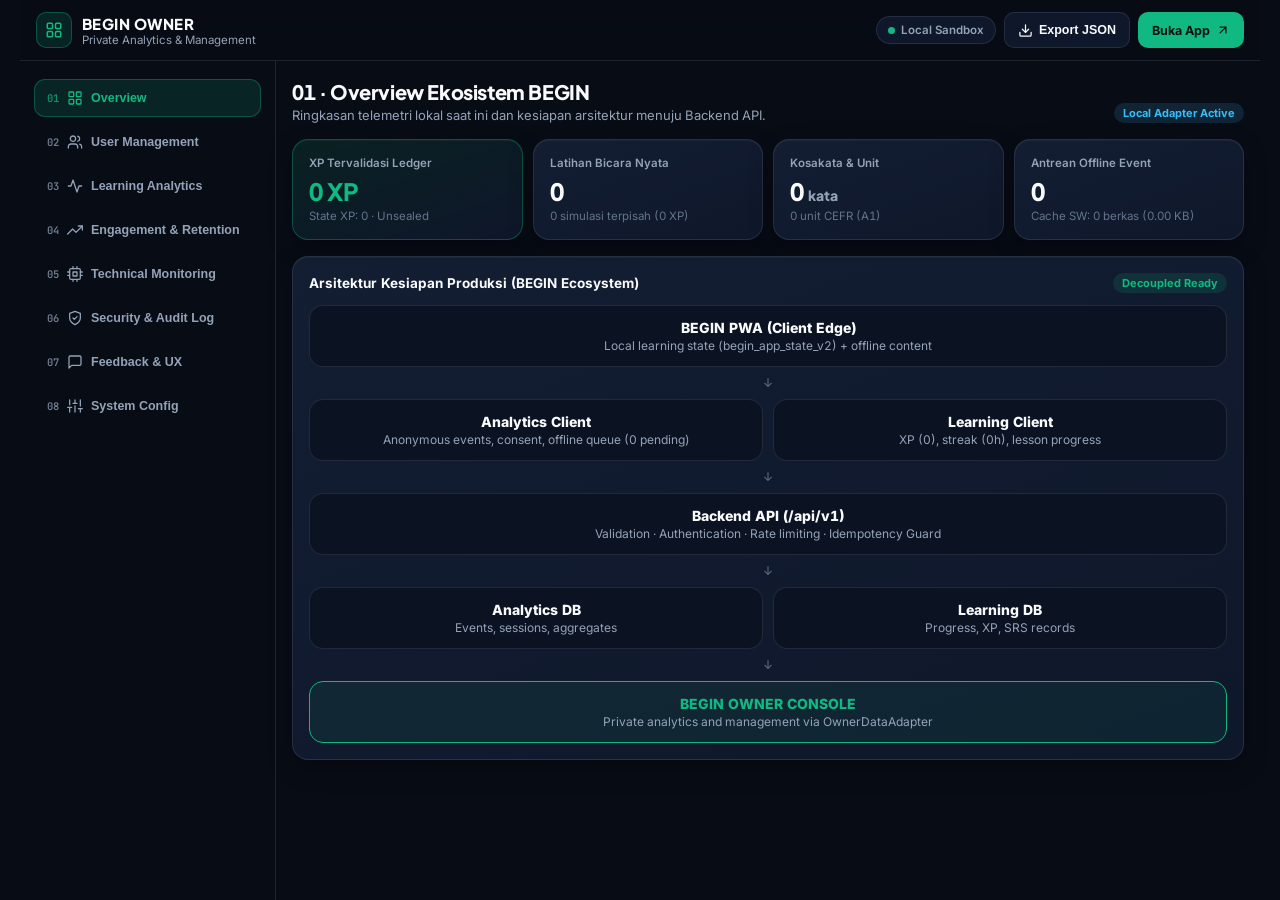
==== owner/index.html @ 982ddf21 "feat(owner-console): build modular 8-section BEGIN Owner dashboard with Local/API Data Adapter" ====
<!DOCTYPE html>
<html lang="id">
<head>
  <meta charset="UTF-8" />
  <meta name="viewport" content="width=device-width, initial-scale=1, viewport-fit=cover" />
  <meta name="robots" content="noindex, nofollow" />
  <meta name="theme-color" content="#080C15" />
  <title>BEGIN Owner — Private Analytics &amp; System Console</title>
  <link rel="icon" href="../assets/icons/icon.svg" />
  <link rel="preconnect" href="https://fonts.googleapis.com" />
  <link rel="preconnect" href="https://fonts.gstatic.com" crossorigin />
  <link href="https://fonts.googleapis.com/css2?family=Inter:wght@400;500;600;700&family=JetBrains+Mono:wght@400;500;600&family=Plus+Jakarta+Sans:wght@700;800&display=swap" rel="stylesheet" />
  <link rel="stylesheet" href="./owner.css?v=1" />
</head>
<body>
  <div class="own-layout">
    <header class="own-topbar">
      <div class="own-brand">
        <div class="own-brand-mark" aria-hidden="true">
          <svg width="18" height="18" viewBox="0 0 24 24" fill="none" stroke="currentColor" stroke-width="2" stroke-linecap="round" stroke-linejoin="round">
            <rect x="3" y="3" width="7" height="7" rx="1.5"/>
            <rect x="14" y="3" width="7" height="7" rx="1.5"/>
            <rect x="14" y="14" width="7" height="7" rx="1.5"/>
            <rect x="3" y="14" width="7" height="7" rx="1.5"/>
          </svg>
        </div>
        <div>
          <div class="own-brand-title">BEGIN OWNER</div>
          <div class="own-brand-sub">Private Analytics &amp; Management</div>
        </div>
      </div>

      <div class="own-topbar-actions">
        <span class="own-env-pill" id="adapterStatusPill">
          <span class="own-pulse-dot"></span>
          <span id="adapterModeLabel">Local Sandbox</span>
        </span>
        <button type="button" class="own-btn own-btn-ghost" id="exportSnapshotBtn" title="Unduh JSON Snapshot">
          <svg width="15" height="15" viewBox="0 0 24 24" fill="none" stroke="currentColor" stroke-width="2" stroke-linecap="round" stroke-linejoin="round"><path d="M21 15v4a2 2 0 0 1-2 2H5a2 2 0 0 1-2-2v-4"/><polyline points="7 10 12 15 17 10"/><line x1="12" y1="15" x2="12" y2="3"/></svg>
          <span>Export JSON</span>
        </button>
        <a href="../" class="own-btn own-btn-emerald">
          <span>Buka App</span>
          <svg width="14" height="14" viewBox="0 0 24 24" fill="none" stroke="currentColor" stroke-width="2.2" stroke-linecap="round" stroke-linejoin="round"><line x1="7" y1="17" x2="17" y2="7"/><polyline points="7 7 17 7 17 17"/></svg>
        </a>
      </div>
    </header>

    <div class="own-body">
      <nav class="own-nav" id="ownerNav" aria-label="Modul Owner Console"></nav>
      <main class="own-main" id="ownerMain"></main>
    </div>
  </div>

  <div class="own-toast" id="ownerToast" role="status" aria-live="polite"></div>
  <script type="module" src="./app.js?v=1"></script>
</body>
</html>
---- owner/owner.css ----
:root {
  --bg-canvas: #080C15;
  --bg-surface: #0F172A;
  --bg-surface-elevated: #131E33;
  --bg-input: #0B1221;
  --border-subtle: rgba(148, 163, 184, 0.16);
  --border-emerald: rgba(16, 185, 129, 0.34);
  --text-primary: #F8FAFC;
  --text-secondary: #94A3B8;
  --text-muted: #64748B;
  --accent-emerald: #10B981;
  --accent-emerald-soft: rgba(16, 185, 129, 0.14);
  --accent-sky: #38BDF8;
  --accent-sky-soft: rgba(56, 189, 248, 0.14);
  --accent-amber: #F59E0B;
  --accent-amber-soft: rgba(245, 158, 11, 0.14);
  --accent-rose: #F43F5E;
  --accent-rose-soft: rgba(244, 63, 94, 0.14);
  --radius-card: 16px;
  --radius-sm: 10px;
  --spring: cubic-bezier(0.34, 1.56, 0.64, 1);
  --ease-out: cubic-bezier(0.22, 1, 0.36, 1);
}

* { box-sizing: border-box; margin: 0; padding: 0; -webkit-tap-highlight-color: transparent; }

body {
  font-family: "Inter", -apple-system, BlinkMacSystemFont, sans-serif;
  background: var(--bg-canvas);
  color: var(--text-primary);
  min-height: 100dvh;
  font-variant-numeric: tabular-nums;
  -webkit-font-smoothing: antialiased;
}

.mono { font-family: "JetBrains Mono", monospace; }
.jakarta { font-family: "Plus Jakarta Sans", "Inter", sans-serif; letter-spacing: -0.02em; }

.own-layout {
  max-width: 1240px;
  margin: 0 auto;
  min-height: 100dvh;
  display: flex;
  flex-direction: column;
}

.own-topbar {
  position: sticky;
  top: 0;
  z-index: 40;
  display: flex;
  align-items: center;
  justify-content: space-between;
  gap: 12px;
  padding: calc(12px + env(safe-area-inset-top, 0px)) 16px 12px;
  background: rgba(8, 12, 21, 0.88);
  backdrop-filter: blur(18px);
  -webkit-backdrop-filter: blur(18px);
  border-bottom: 1px solid var(--border-subtle);
}

.own-brand { display: flex; align-items: center; gap: 10px; }
.own-brand-mark {
  width: 36px;
  height: 36px;
  border-radius: 10px;
  background: var(--accent-emerald-soft);
  border: 1px solid var(--border-emerald);
  color: var(--accent-emerald);
  display: grid;
  place-items: center;
  flex-shrink: 0;
}
.own-brand-title {
  font-family: "Plus Jakarta Sans", sans-serif;
  font-size: 15px;
  font-weight: 800;
  letter-spacing: 0.03em;
}
.own-brand-sub { font-size: 11.5px; color: var(--text-secondary); }

.own-topbar-actions { display: flex; align-items: center; gap: 8px; flex-wrap: wrap; }

.own-env-pill {
  display: inline-flex;
  align-items: center;
  gap: 6px;
  padding: 6px 11px;
  border-radius: 999px;
  font-size: 11.5px;
  font-weight: 600;
  background: var(--bg-surface);
  border: 1px solid var(--border-subtle);
  color: var(--text-secondary);
}

.own-pulse-dot {
  width: 7px;
  height: 7px;
  border-radius: 50%;
  background: var(--accent-emerald);
  box-shadow: 0 0 0 0 rgba(16, 185, 129, 0.6);
  animation: pulseDot 2.2s infinite;
}

@keyframes pulseDot {
  0% { box-shadow: 0 0 0 0 rgba(16, 185, 129, 0.55); }
  70% { box-shadow: 0 0 0 6px rgba(16, 185, 129, 0); }
  100% { box-shadow: 0 0 0 0 rgba(16, 185, 129, 0); }
}

.own-btn {
  display: inline-flex;
  align-items: center;
  justify-content: center;
  gap: 6px;
  min-height: 36px;
  padding: 7px 13px;
  border-radius: var(--radius-sm);
  font-size: 12.5px;
  font-weight: 600;
  text-decoration: none;
  cursor: pointer;
  border: 1px solid transparent;
  transition: transform 0.18s var(--spring), background 0.18s ease, border-color 0.18s ease;
}
.own-btn:active { transform: scale(0.96); }
.own-btn-ghost {
  background: var(--bg-surface);
  border-color: var(--border-subtle);
  color: var(--text-primary);
}
.own-btn-emerald {
  background: var(--accent-emerald);
  color: #04130D;
  font-weight: 700;
}

.own-body {
  display: flex;
  flex-direction: column;
  flex: 1;
}

.own-nav {
  display: flex;
  gap: 6px;
  padding: 10px 16px;
  overflow-x: auto;
  scrollbar-width: none;
  border-bottom: 1px solid var(--border-subtle);
  background: rgba(15, 23, 42, 0.55);
}
.own-nav::-webkit-scrollbar { display: none; }

.own-nav-item {
  display: inline-flex;
  align-items: center;
  gap: 8px;
  padding: 9px 13px;
  border-radius: 11px;
  border: 1px solid transparent;
  background: transparent;
  color: var(--text-secondary);
  font-size: 12.5px;
  font-weight: 600;
  white-space: nowrap;
  cursor: pointer;
  transition: all 0.18s ease;
}
.own-nav-item svg { width: 16px; height: 16px; flex-shrink: 0; }
.own-nav-item.active {
  background: var(--accent-emerald-soft);
  border-color: var(--border-emerald);
  color: var(--accent-emerald);
}
.own-nav-num {
  font-family: "JetBrains Mono", monospace;
  font-size: 10.5px;
  opacity: 0.75;
}

@media (min-width: 880px) {
  .own-body {
    display: grid;
    grid-template-columns: 256px minmax(0, 1fr);
    align-items: start;
  }
  .own-nav {
    position: sticky;
    top: 61px;
    flex-direction: column;
    overflow-x: visible;
    padding: 18px 14px;
    border-bottom: none;
    border-right: 1px solid var(--border-subtle);
    min-height: calc(100dvh - 61px);
    background: transparent;
  }
  .own-nav-item { width: 100%; justify-content: flex-start; padding: 10px 12px; }
}

.own-main {
  padding: 18px 16px calc(36px + env(safe-area-inset-bottom, 0px));
  display: flex;
  flex-direction: column;
  gap: 16px;
  animation: fadeSlide 0.28s var(--ease-out);
}

@keyframes fadeSlide {
  from { opacity: 0; transform: translateY(6px); }
  to { opacity: 1; transform: translateY(0); }
}

.own-page-head {
  display: flex;
  flex-wrap: wrap;
  align-items: flex-end;
  justify-content: space-between;
  gap: 10px;
}
.own-page-title { font-size: 20px; font-weight: 800; }
.own-page-desc { font-size: 13px; color: var(--text-secondary); margin-top: 3px; }

.own-kpi-grid {
  display: grid;
  grid-template-columns: repeat(2, minmax(0, 1fr));
  gap: 10px;
}
@media (min-width: 680px) {
  .own-kpi-grid { grid-template-columns: repeat(4, minmax(0, 1fr)); }
}

.own-card {
  background: linear-gradient(160deg, var(--bg-surface-elevated) 0%, var(--bg-surface) 100%);
  border: 1px solid var(--border-subtle);
  border-radius: var(--radius-card);
  padding: 16px;
  box-shadow: 0 8px 24px rgba(0, 0, 0, 0.28), inset 0 1px 0 rgba(255, 255, 255, 0.04);
}
.own-card.is-emerald {
  border-color: var(--border-emerald);
  background: linear-gradient(160deg, rgba(16, 185, 129, 0.12) 0%, var(--bg-surface) 100%);
}

.own-kpi-label { font-size: 11.5px; font-weight: 600; color: var(--text-secondary); }
.own-kpi-value {
  font-family: "Plus Jakarta Sans", sans-serif;
  font-size: 24px;
  font-weight: 800;
  margin: 6px 0 3px;
}
.own-kpi-meta { font-size: 11.5px; color: var(--text-muted); }

.own-sec-title {
  font-size: 13.5px;
  font-weight: 700;
  margin-bottom: 12px;
  display: flex;
  align-items: center;
  justify-content: space-between;
  gap: 8px;
}

.own-badge {
  display: inline-flex;
  align-items: center;
  gap: 5px;
  padding: 3px 9px;
  border-radius: 999px;
  font-size: 11px;
  font-weight: 700;
}
.tone-emerald { background: var(--accent-emerald-soft); color: var(--accent-emerald); }
.tone-sky { background: var(--accent-sky-soft); color: var(--accent-sky); }
.tone-amber { background: var(--accent-amber-soft); color: var(--accent-amber); }
.tone-rose { background: var(--accent-rose-soft); color: var(--accent-rose); }
.tone-muted { background: rgba(148, 163, 184, 0.14); color: var(--text-secondary); }

/* Ecosystem Architecture Flow (matching user diagram) */
.eco-flow {
  display: flex;
  flex-direction: column;
  gap: 10px;
}
.eco-node {
  padding: 13px 15px;
  border-radius: 14px;
  background: var(--bg-input);
  border: 1px solid var(--border-subtle);
  text-align: center;
}
.eco-node.is-owner {
  border-color: var(--accent-emerald);
  background: rgba(16, 185, 129, 0.08);
}
.eco-node-title { font-size: 14px; font-weight: 800; }
.eco-node-sub { font-size: 12px; color: var(--text-secondary); margin-top: 2px; }
.eco-split {
  display: grid;
  grid-template-columns: repeat(2, minmax(0, 1fr));
  gap: 10px;
}
.eco-arrow {
  text-align: center;
  color: var(--text-muted);
  font-size: 12px;
  line-height: 1;
}

/* Progress Bars & Charts */
.own-bar-row {
  display: flex;
  flex-direction: column;
  gap: 5px;
  margin-bottom: 12px;
}
.own-bar-head {
  display: flex;
  justify-content: space-between;
  font-size: 12.5px;
  font-weight: 600;
}
.own-bar-track {
  height: 8px;
  border-radius: 999px;
  background: rgba(148, 163, 184, 0.14);
  overflow: hidden;
}
.own-bar-fill {
  height: 100%;
  border-radius: 999px;
  background: var(--accent-emerald);
  transition: width 0.5s var(--ease-out);
}

/* Responsive Table */
.own-table-wrap { overflow-x: auto; }
.own-table {
  width: 100%;
  border-collapse: collapse;
  font-size: 12.5px;
}
.own-table th, .own-table td {
  padding: 10px 10px;
  text-align: left;
  border-bottom: 1px solid var(--border-subtle);
  white-space: nowrap;
}
.own-table th {
  font-size: 11px;
  text-transform: uppercase;
  letter-spacing: 0.05em;
  color: var(--text-muted);
}

/* Forms & Switches */
.own-input, .own-select, .own-textarea {
  width: 100%;
  background: var(--bg-input);
  border: 1px solid var(--border-subtle);
  border-radius: var(--radius-sm);
  color: var(--text-primary);
  padding: 9px 12px;
  font-size: 14px;
  font-family: inherit;
}
.own-input:focus, .own-select:focus, .own-textarea:focus {
  outline: none;
  border-color: var(--accent-emerald);
}

.own-config-row {
  display: flex;
  align-items: center;
  justify-content: space-between;
  gap: 12px;
  padding: 11px 0;
  border-bottom: 1px solid var(--border-subtle);
}
.own-config-row:last-child { border-bottom: none; }

.own-switch {
  position: relative;
  width: 44px;
  height: 24px;
  flex-shrink: 0;
}
.own-switch input { opacity: 0; width: 0; height: 0; }
.own-switch-slider {
  position: absolute;
  inset: 0;
  background: rgba(148, 163, 184, 0.25);
  border-radius: 999px;
  cursor: pointer;
  transition: 0.2s;
}
.own-switch-slider::before {
  content: "";
  position: absolute;
  width: 18px;
  height: 18px;
  left: 3px;
  top: 3px;
  border-radius: 50%;
  background: #F8FAFC;
  transition: 0.2s var(--spring);
}
.own-switch input:checked + .own-switch-slider { background: var(--accent-emerald); }
.own-switch input:checked + .own-switch-slider::before { transform: translateX(20px); background: #04130D; }

.own-code-box {
  background: var(--bg-input);
  border: 1px solid var(--border-subtle);
  border-radius: 12px;
  padding: 12px;
  font-family: "JetBrains Mono", monospace;
  font-size: 11.5px;
  color: #CBD5E1;
  overflow-x: auto;
  line-height: 1.5;
}

.own-toast {
  position: fixed;
  bottom: calc(18px + env(safe-area-inset-bottom, 0px));
  right: 18px;
  z-index: 60;
  padding: 10px 15px;
  border-radius: 12px;
  background: var(--bg-surface-elevated);
  border: 1px solid var(--border-emerald);
  color: var(--text-primary);
  font-size: 12.5px;
  font-weight: 600;
  box-shadow: 0 12px 28px rgba(0, 0, 0, 0.45);
  opacity: 0;
  transform: translateY(10px);
  pointer-events: none;
  transition: all 0.25s var(--ease-out);
}
.own-toast.show { opacity: 1; transform: translateY(0); }

@media (prefers-reduced-motion: reduce) {
  *, *::before, *::after { animation: none !important; transition: none !important; }
}
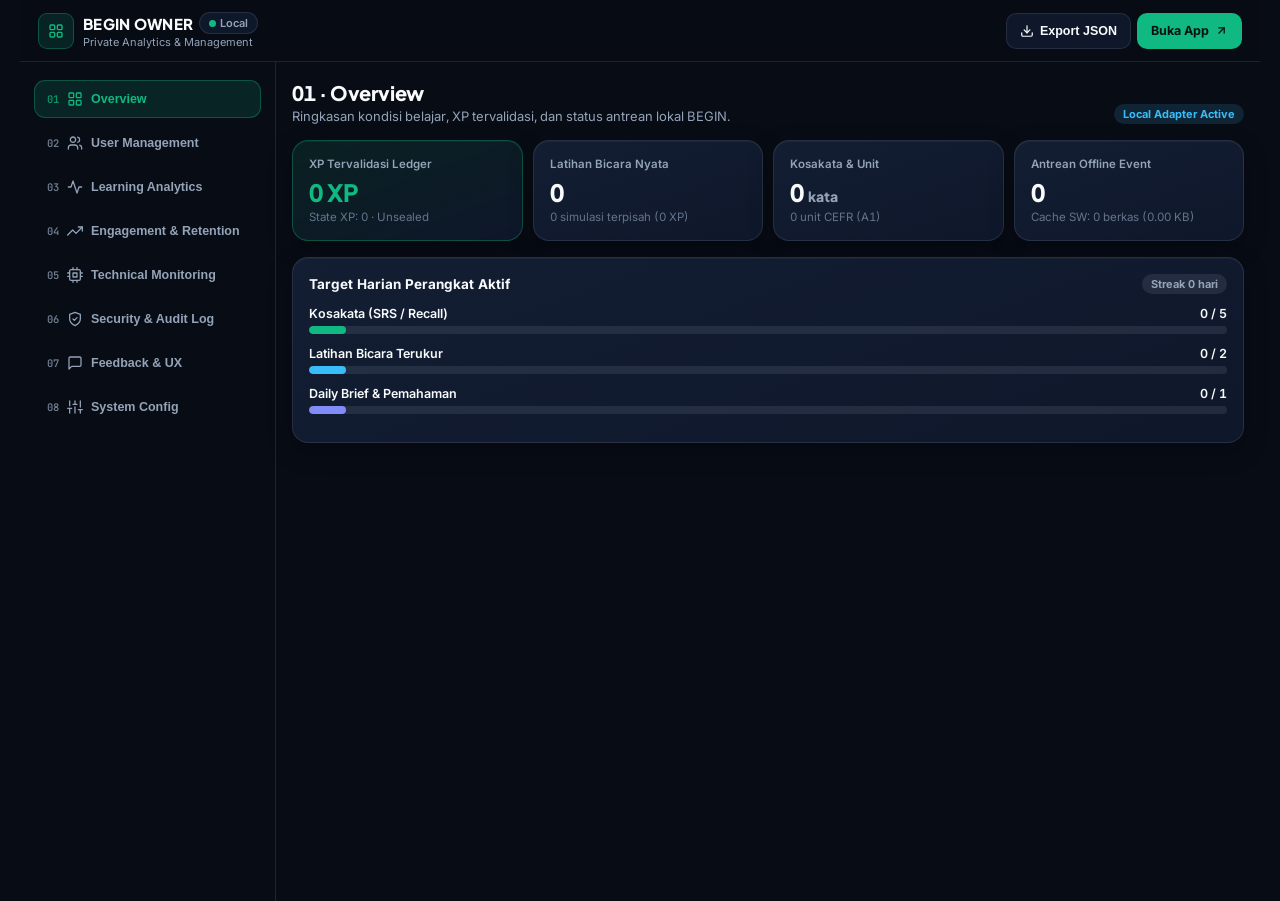
==== commit 896386d7: "style(owner): make top navigation bar compact single-row on mobile" ====
--- a/owner/index.html
+++ b/owner/index.html
@@ -10,38 +10,42 @@
   <link rel="preconnect" href="https://fonts.googleapis.com" />
   <link rel="preconnect" href="https://fonts.gstatic.com" crossorigin />
   <link href="https://fonts.googleapis.com/css2?family=Inter:wght@400;500;600;700&family=JetBrains+Mono:wght@400;500;600&family=Plus+Jakarta+Sans:wght@700;800&display=swap" rel="stylesheet" />
-  <link rel="stylesheet" href="./owner.css?v=1" />
+  <link rel="stylesheet" href="./owner.css?v=2" />
 </head>
 <body>
   <div class="own-layout">
     <header class="own-topbar">
       <div class="own-brand">
         <div class="own-brand-mark" aria-hidden="true">
-          <svg width="18" height="18" viewBox="0 0 24 24" fill="none" stroke="currentColor" stroke-width="2" stroke-linecap="round" stroke-linejoin="round">
+          <svg width="16" height="16" viewBox="0 0 24 24" fill="none" stroke="currentColor" stroke-width="2.1" stroke-linecap="round" stroke-linejoin="round">
             <rect x="3" y="3" width="7" height="7" rx="1.5"/>
             <rect x="14" y="3" width="7" height="7" rx="1.5"/>
             <rect x="14" y="14" width="7" height="7" rx="1.5"/>
             <rect x="3" y="14" width="7" height="7" rx="1.5"/>
           </svg>
         </div>
-        <div>
-          <div class="own-brand-title">BEGIN OWNER</div>
+        <div class="own-brand-text">
+          <div class="own-brand-row">
+            <span class="own-brand-title">BEGIN OWNER</span>
+            <span class="own-env-pill" id="adapterStatusPill" title="Status Adapter">
+              <span class="own-pulse-dot"></span>
+              <span id="adapterModeLabel">Local</span>
+            </span>
+          </div>
           <div class="own-brand-sub">Private Analytics &amp; Management</div>
         </div>
       </div>
 
       <div class="own-topbar-actions">
-        <span class="own-env-pill" id="adapterStatusPill">
-          <span class="own-pulse-dot"></span>
-          <span id="adapterModeLabel">Local Sandbox</span>
-        </span>
         <button type="button" class="own-btn own-btn-ghost" id="exportSnapshotBtn" title="Unduh JSON Snapshot">
-          <svg width="15" height="15" viewBox="0 0 24 24" fill="none" stroke="currentColor" stroke-width="2" stroke-linecap="round" stroke-linejoin="round"><path d="M21 15v4a2 2 0 0 1-2 2H5a2 2 0 0 1-2-2v-4"/><polyline points="7 10 12 15 17 10"/><line x1="12" y1="15" x2="12" y2="3"/></svg>
-          <span>Export JSON</span>
+          <svg width="14" height="14" viewBox="0 0 24 24" fill="none" stroke="currentColor" stroke-width="2.1" stroke-linecap="round" stroke-linejoin="round"><path d="M21 15v4a2 2 0 0 1-2 2H5a2 2 0 0 1-2-2v-4"/><polyline points="7 10 12 15 17 10"/><line x1="12" y1="15" x2="12" y2="3"/></svg>
+          <span class="label-short">JSON</span>
+          <span class="label-full">Export JSON</span>
         </button>
         <a href="../" class="own-btn own-btn-emerald">
-          <span>Buka App</span>
-          <svg width="14" height="14" viewBox="0 0 24 24" fill="none" stroke="currentColor" stroke-width="2.2" stroke-linecap="round" stroke-linejoin="round"><line x1="7" y1="17" x2="17" y2="7"/><polyline points="7 7 17 7 17 17"/></svg>
+          <span class="label-short">App</span>
+          <span class="label-full">Buka App</span>
+          <svg width="13" height="13" viewBox="0 0 24 24" fill="none" stroke="currentColor" stroke-width="2.3" stroke-linecap="round" stroke-linejoin="round"><line x1="7" y1="17" x2="17" y2="7"/><polyline points="7 7 17 7 17 17"/></svg>
         </a>
       </div>
     </header>
@@ -53,6 +57,6 @@
   </div>
 
   <div class="own-toast" id="ownerToast" role="status" aria-live="polite"></div>
-  <script type="module" src="./app.js?v=1"></script>
+  <script type="module" src="./app.js?v=2"></script>
 </body>
 </html>
--- a/owner/owner.css
+++ b/owner/owner.css
@@ -445,3 +445,29 @@
 @media (prefers-reduced-motion: reduce) {
   *, *::before, *::after { animation: none !important; transition: none !important; }
 }
+
+/* === COMPACT SINGLE-ROW TOPBAR (MOBILE + DESKTOP) === */
+.own-topbar {
+  gap: 8px;
+  padding: calc(10px + env(safe-area-inset-top, 0px)) 14px 10px;
+}
+.own-brand { gap: 9px; min-width: 0; }
+.own-brand-mark { width: 32px; height: 32px; border-radius: 9px; }
+.own-brand-row { display: flex; align-items: center; gap: 6px; white-space: nowrap; }
+.own-brand-title { font-size: 13.5px; letter-spacing: 0.02em; white-space: nowrap; }
+.own-brand-sub { display: none; }
+.own-env-pill { padding: 2px 7px; font-size: 10px; gap: 4px; }
+.own-topbar-actions { flex-wrap: nowrap; gap: 6px; flex-shrink: 0; }
+.own-topbar-actions .own-btn { min-height: 32px; padding: 5px 10px; font-size: 12px; white-space: nowrap; }
+.label-full { display: none; }
+
+@media (min-width: 640px) {
+  .own-topbar { padding: 12px 18px; }
+  .own-brand-mark { width: 36px; height: 36px; }
+  .own-brand-title { font-size: 15px; }
+  .own-brand-sub { display: block; font-size: 11px; margin-top: 1px; }
+  .own-env-pill { padding: 3px 9px; font-size: 11px; }
+  .own-topbar-actions .own-btn { min-height: 36px; padding: 7px 13px; font-size: 12.5px; }
+  .label-short { display: none; }
+  .label-full { display: inline; }
+}
